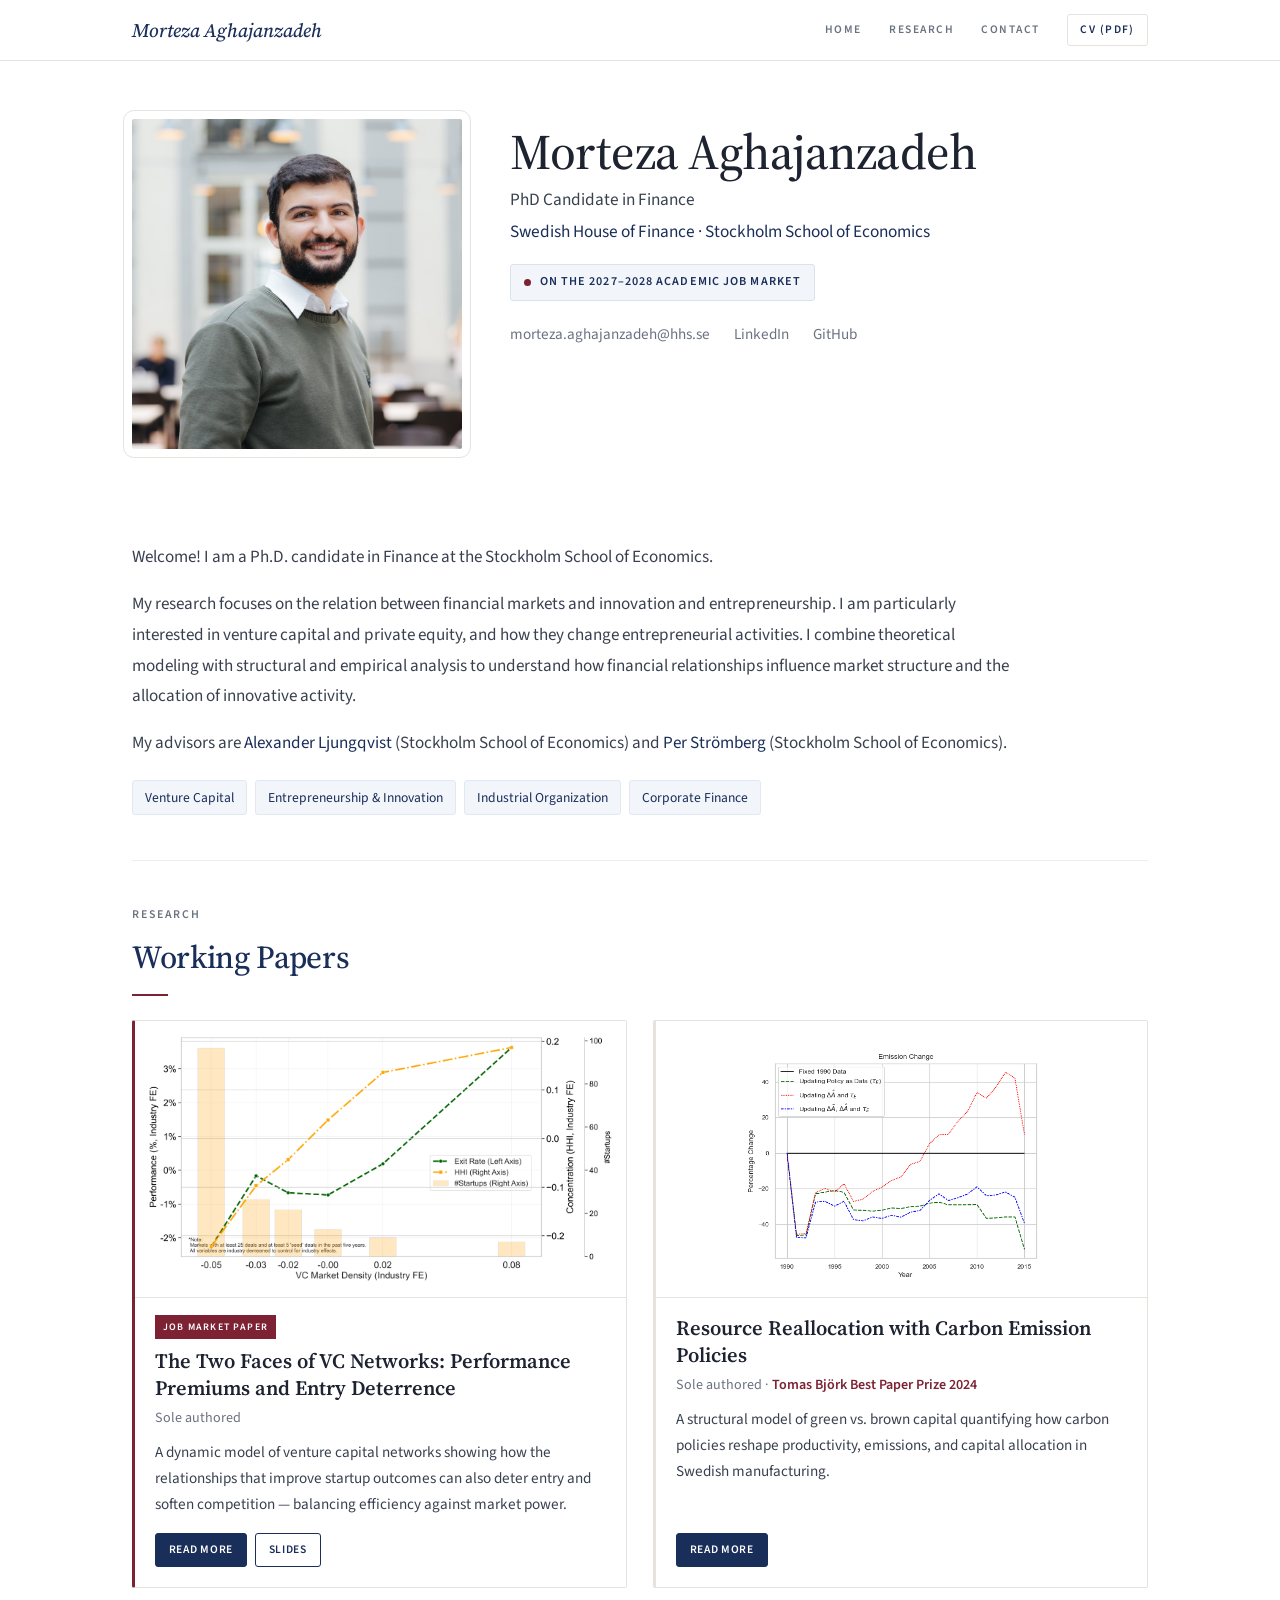
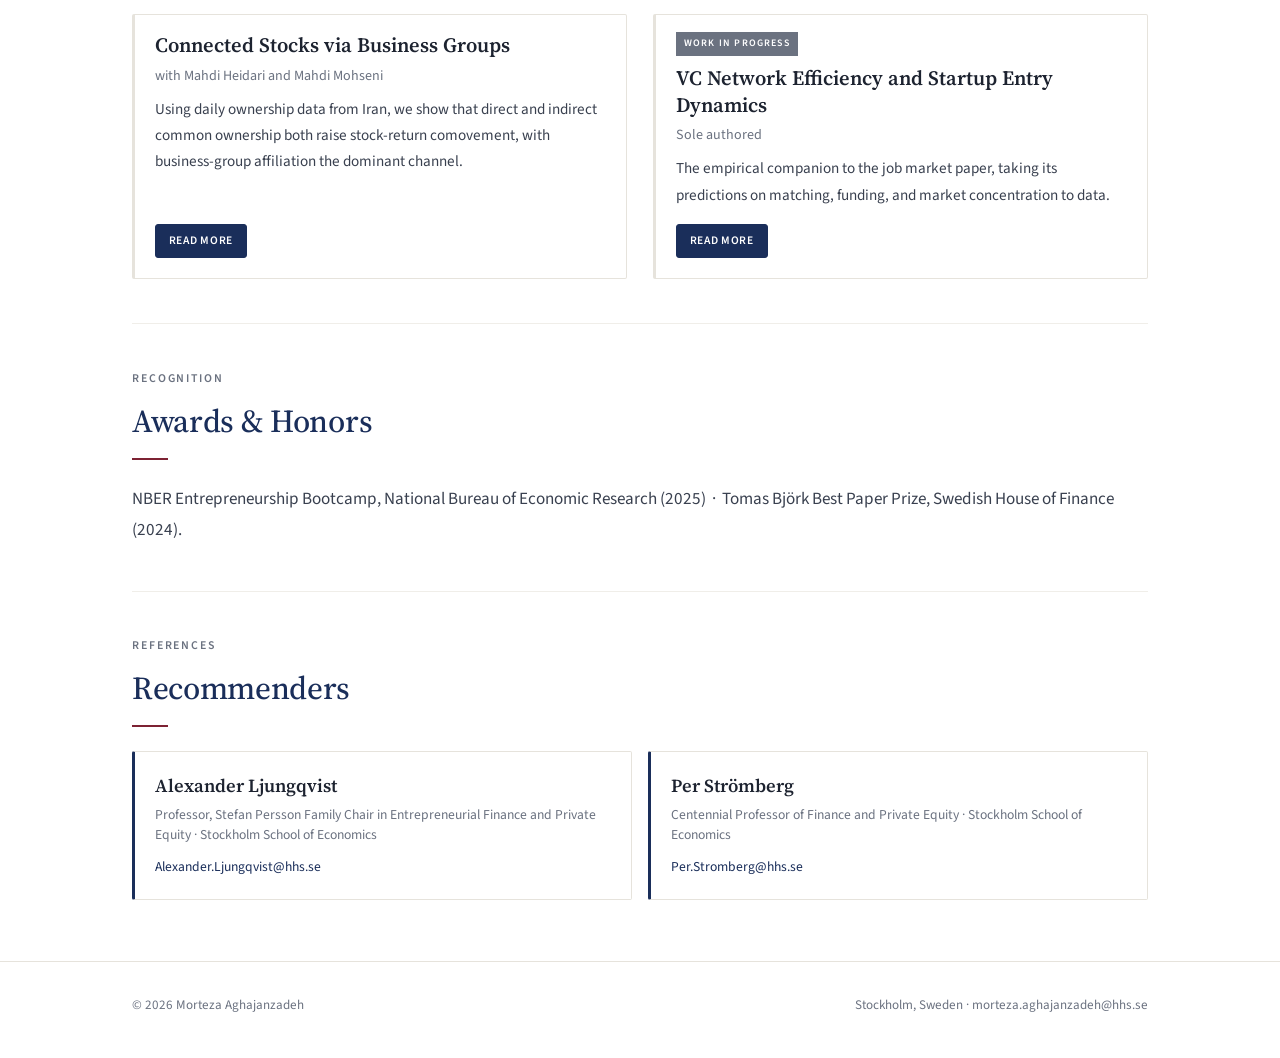
==== index.html @ 6def2066 "shift from hugo to static" ====
<!DOCTYPE html>
<html lang="en">
<head>
<meta charset="utf-8">
<meta name="viewport" content="width=device-width, initial-scale=1">
<title>Morteza Aghajanzadeh — Finance PhD Candidate, Stockholm School of Economics</title>
<meta name="description" content="PhD candidate in Finance at the Swedish House of Finance, Stockholm School of Economics. Research on venture capital networks, entrepreneurship, innovation, and competition.">
<link rel="preconnect" href="https://fonts.googleapis.com">
<link rel="preconnect" href="https://fonts.gstatic.com" crossorigin>
<link href="https://fonts.googleapis.com/css2?family=Source+Serif+4:ital,opsz,wght@0,8..60,300;0,8..60,400;0,8..60,500;0,8..60,600;1,8..60,400&family=Source+Sans+3:ital,wght@0,300;0,400;0,500;0,600;1,400&display=swap" rel="stylesheet">
<link rel="stylesheet" href="styles.css">
</head>
<body>

<nav class="nav">
  <div class="nav-inner">
    <a class="brand" href="index.html">Morteza Aghajanzadeh</a>
    <div class="nav-links">
      <a href="index.html">Home</a>
      <a href="#research">Research</a>
      <a href="mailto:morteza.aghajanzadeh@hhs.se">Contact</a>
      <a class="cv" href="files/Aghajanzadeh-CV.pdf" target="_blank" rel="noopener">CV (PDF)</a>
    </div>
  </div>
</nav>

<header class="wrap">
  <div class="hero">
    <div class="portrait">
      <img src="img/avatar.jpg" alt="Morteza Aghajanzadeh">
    </div>
    <div class="hero-body">
      <h1>Morteza Aghajanzadeh</h1>
      <p class="role">PhD Candidate in Finance</p>
      <p class="affil"><a href="https://www.hhs.se/en/Research/Departments/DF/">Swedish House of Finance · Stockholm School of Economics</a></p>
      <span class="jm-pill"><span class="dot"></span>On the 2027–2028 academic job market</span>
      <div class="contacts">
        <a href="mailto:morteza.aghajanzadeh@hhs.se">morteza.aghajanzadeh@hhs.se</a>
        <a href="https://www.linkedin.com/in/seyyed-morteza-aghajanzadeh">LinkedIn</a>
        <a href="https://github.com/mortezaaghajanzadeh">GitHub</a>
      </div>
    </div>
  </div>
</header>

<main class="wrap">

  <section id="about" style="border-top:none;">
    <div class="bio">
      <p>Welcome! I am a Ph.D. candidate in Finance at the Stockholm School of Economics.</p>
      <p>My research focuses on the relation between financial markets and innovation and entrepreneurship. I am particularly interested in venture capital and private equity, and how they change entrepreneurial activities. I combine theoretical modeling with structural and empirical analysis to understand how financial relationships influence market structure and the allocation of innovative activity.</p>
      <p>My advisors are <a href="https://www.hhs.se/en/persons/l/ljungqvist-alexander/">Alexander Ljungqvist</a> (Stockholm School of Economics) and <a href="https://www.hhs.se/en/persons/s/stromberg-per/">Per Strömberg</a> (Stockholm School of Economics).</p>
    </div>
    <div class="interests">
      <span class="tag">Venture Capital</span>
      <span class="tag">Entrepreneurship &amp; Innovation</span>
      <span class="tag">Industrial Organization</span>
      <span class="tag">Corporate Finance</span>
    </div>
  </section>

  <section id="research">
    <p class="eyebrow">Research</p>
    <h2 class="sec">Working Papers</h2>

    <div class="research-grid">

      <article class="card jmp">
        <img class="fig" src="img/jmp.png" alt="Venture capital network: exit rate, concentration, and startup entry">
        <div class="body">
          <span class="badge">Job Market Paper</span>
          <h3><a href="research/jmp.html">The Two Faces of VC Networks: Performance Premiums and Entry Deterrence</a></h3>
          <p class="authors">Sole authored</p>
          <p class="sum">A dynamic model of venture capital networks showing how the relationships that improve startup outcomes can also deter entry and soften competition — balancing efficiency against market power.</p>
          <div class="links">
            <a class="btn solid" href="research/jmp.html">Read more</a>
            <a class="btn" href="files/jmp-slides.pdf" target="_blank" rel="noopener">Slides</a>
          </div>
        </div>
      </article>

      <article class="card">
        <img class="fig" src="img/carbon.png" alt="Capital reallocation and emissions in Swedish manufacturing, 1990–2015">
        <div class="body">
          <h3><a href="research/reallocation-carbon.html">Resource Reallocation with Carbon Emission Policies</a></h3>
          <p class="authors">Sole authored · <span class="award">Tomas Björk Best Paper Prize 2024</span></p>
          <p class="sum">A structural model of green vs. brown capital quantifying how carbon policies reshape productivity, emissions, and capital allocation in Swedish manufacturing.</p>
          <div class="links">
            <a class="btn solid" href="research/reallocation-carbon.html">Read more</a>
          </div>
        </div>
      </article>

      <article class="card">
        <div class="body">
          <h3><a href="research/connected-stocks.html">Connected Stocks via Business Groups</a></h3>
          <p class="authors">with Mahdi Heidari and Mahdi Mohseni</p>
          <p class="sum">Using daily ownership data from Iran, we show that direct and indirect common ownership both raise stock-return comovement, with business-group affiliation the dominant channel.</p>
          <div class="links">
            <a class="btn solid" href="research/connected-stocks.html">Read more</a>
          </div>
        </div>
      </article>

      <article class="card">
        <div class="body">
          <span class="badge" style="background:var(--muted);">Work in Progress</span>
          <h3><a href="research/vc-network-efficiency.html">VC Network Efficiency and Startup Entry Dynamics</a></h3>
          <p class="authors">Sole authored</p>
          <p class="sum">The empirical companion to the job market paper, taking its predictions on matching, funding, and market concentration to data.</p>
          <div class="links">
            <a class="btn solid" href="research/vc-network-efficiency.html">Read more</a>
          </div>
        </div>
      </article>

    </div>
  </section>

  <section id="recognition">
    <p class="eyebrow">Recognition</p>
    <h2 class="sec">Awards &amp; Honors</h2>
    <div class="bio" style="max-width:none;">
      <p style="margin:0;">NBER Entrepreneurship Bootcamp, National Bureau of Economic Research (2025) &nbsp;·&nbsp; Tomas Björk Best Paper Prize, Swedish House of Finance (2024).</p>
    </div>
  </section>

  <section id="references">
    <p class="eyebrow">References</p>
    <h2 class="sec">Recommenders</h2>
    <div class="refs">
      <div class="ref">
        <p class="rn"><a href="https://www.hhs.se/en/persons/l/ljungqvist-alexander/">Alexander Ljungqvist</a></p>
        <p class="rt">Professor, Stefan Persson Family Chair in Entrepreneurial Finance and Private Equity · Stockholm School of Economics</p>
        <a class="email" href="mailto:Alexander.Ljungqvist@hhs.se">Alexander.Ljungqvist@hhs.se</a>
      </div>
      <div class="ref">
        <p class="rn"><a href="https://www.hhs.se/en/persons/s/stromberg-per/">Per Strömberg</a></p>
        <p class="rt">Centennial Professor of Finance and Private Equity · Stockholm School of Economics</p>
        <a class="email" href="mailto:Per.Stromberg@hhs.se">Per.Stromberg@hhs.se</a>
      </div>
    </div>
  </section>

</main>

<footer>
  <div class="wrap">
    <span>© 2026 Morteza Aghajanzadeh</span>
    <span>Stockholm, Sweden · morteza.aghajanzadeh@hhs.se</span>
  </div>
</footer>

</body>
</html>
---- styles.css ----
/* ============================================================
   Morteza Aghajanzadeh — personal website
   Hand-built static site. No framework, no build step.
   ============================================================ */

:root{
  --ink:#1d2330;
  --body:#39404f;
  --muted:#6b7280;
  --navy:#1a2e5a;
  --navy-soft:#33508c;
  --burgundy:#7d2233;
  --rule:#e6e3dc;
  --rule-soft:#f0eee9;
  --bg:#ffffff;
  --tint:#f7f6f2;
  --tint-navy:#f2f5fa;
  --serif:"Source Serif 4",Georgia,"Times New Roman",serif;
  --sans:"Source Sans 3",system-ui,-apple-system,sans-serif;
}
*{box-sizing:border-box;}
html{scroll-behavior:smooth;}
body{
  margin:0;
  font-family:var(--sans);
  color:var(--body);
  background:var(--bg);
  font-size:17px;
  line-height:1.72;
  -webkit-font-smoothing:antialiased;
  text-rendering:optimizeLegibility;
}
a{color:var(--navy);text-decoration:none;border-bottom:1px solid transparent;transition:border-color .15s ease,color .15s ease;}
a:hover{color:var(--burgundy);border-bottom-color:var(--burgundy);}

/* NAV */
.nav{
  position:sticky;top:0;z-index:20;
  background:rgba(255,255,255,.93);
  backdrop-filter:blur(8px);-webkit-backdrop-filter:blur(8px);
  border-bottom:1px solid var(--rule);
}
.nav-inner{
  max-width:1080px;margin:0 auto;padding:.85rem 2rem;
  display:flex;align-items:center;justify-content:space-between;gap:1rem;
}
.brand{font-family:var(--serif);font-style:italic;font-size:1.2rem;color:var(--navy);font-weight:500;border:none;}
.brand:hover{color:var(--navy);}
.nav-links{display:flex;gap:1.7rem;align-items:center;}
.nav-links a{
  font-size:.72rem;letter-spacing:.13em;text-transform:uppercase;
  color:var(--muted);border:none;font-weight:600;
}
.nav-links a:hover{color:var(--navy);}
.nav-links a.cv{color:var(--navy);border:1px solid var(--rule);padding:.32rem .75rem;border-radius:3px;}
.nav-links a.cv:hover{background:var(--navy);color:#fff;border-color:var(--navy);}

.wrap{max-width:1080px;margin:0 auto;padding:0 2rem;}

/* HERO */
.hero{display:flex;gap:3rem;align-items:flex-start;padding:3.6rem 0 2.4rem;}
.portrait{flex-shrink:0;}
.portrait img{
  width:330px;height:330px;object-fit:cover;border-radius:2px;
  outline:1px solid var(--rule);outline-offset:8px;
}
.hero-body{padding-top:.5rem;}
.hero h1{
  font-family:var(--serif);font-weight:500;font-size:3.1rem;line-height:1.04;
  color:var(--ink);margin:0 0 .4rem;letter-spacing:-.01em;
}
.hero .role{font-size:1.08rem;color:var(--body);margin:0 0 .15rem;}
.hero .affil{font-size:1.08rem;margin:0 0 1.1rem;}
.jm-pill{
  display:inline-flex;align-items:center;gap:.55rem;
  background:var(--tint-navy);color:var(--navy);
  border:1px solid #d8e2f0;border-radius:3px;
  font-size:.76rem;letter-spacing:.09em;text-transform:uppercase;font-weight:600;
  padding:.42rem .8rem;margin-bottom:1.3rem;
}
.jm-pill .dot{width:7px;height:7px;border-radius:50%;background:var(--burgundy);}
.contacts{display:flex;flex-wrap:wrap;gap:.5rem 1.5rem;font-size:.95rem;}
.contacts a{color:var(--muted);border:none;}
.contacts a:hover{color:var(--navy);}

/* SECTIONS */
section{padding:2.8rem 0;border-top:1px solid var(--rule-soft);}
.eyebrow{
  font-size:.74rem;letter-spacing:.16em;text-transform:uppercase;
  color:var(--muted);font-weight:600;margin:0 0 .25rem;
}
h2.sec{
  font-family:var(--serif);font-weight:500;font-size:2rem;color:var(--navy);
  margin:0 0 .25rem;letter-spacing:-.01em;
}
h2.sec::after{content:'';display:block;width:2.25rem;height:2px;background:var(--burgundy);margin:.6rem 0 1.5rem;}
.bio{font-size:1.07rem;line-height:1.8;max-width:52em;}
.bio p{margin:0 0 1rem;}
.interests{display:flex;flex-wrap:wrap;gap:.5rem;margin-top:1.3rem;}
.tag{
  font-size:.85rem;color:var(--navy);background:var(--tint-navy);
  border:1px solid #e1e8f2;border-radius:3px;padding:.3rem .75rem;
}

/* RESEARCH — 2-column grid */
.research-grid{display:grid;grid-template-columns:1fr 1fr;gap:1.6rem;margin-top:.5rem;}
.card{
  display:flex;flex-direction:column;
  background:var(--bg);border:1px solid var(--rule);
  border-left:3px solid var(--rule);border-radius:2px;overflow:hidden;
  transition:border-left-color .2s ease,transform .2s ease;
}
.card:hover{border-left-color:var(--burgundy);transform:translateY(-2px);}
.card.jmp{border-left-color:var(--burgundy);}
.card .fig{width:100%;aspect-ratio:16/9;object-fit:contain;background:#fff;padding:.7rem;border-bottom:1px solid var(--rule);}
.card .body{padding:1.1rem 1.25rem 1.25rem;display:flex;flex-direction:column;flex:1;}
.badge{
  display:inline-block;width:fit-content;background:var(--burgundy);color:#fff;
  font-size:.62rem;font-weight:600;letter-spacing:.12em;text-transform:uppercase;
  padding:.2rem .5rem;margin-bottom:.6rem;
}
.card h3{font-family:var(--serif);font-weight:600;font-size:1.28rem;line-height:1.3;margin:0 0 .3rem;}
.card h3 a{color:var(--ink);border:none;}
.card h3 a:hover{color:var(--burgundy);}
.card .authors{font-size:.88rem;color:var(--muted);margin:0 0 .5rem;}
.card .authors .award{color:var(--burgundy);font-weight:600;}
.card p.sum{font-size:.95rem;color:var(--body);margin:0 0 1rem;}
.card .links{display:flex;flex-wrap:wrap;gap:.5rem;margin-top:auto;}
.btn{
  font-size:.72rem;letter-spacing:.06em;text-transform:uppercase;font-weight:600;
  padding:.38rem .8rem;border:1px solid var(--navy);border-radius:3px;
  color:var(--navy);background:transparent;
}
.btn:hover{background:var(--navy);color:#fff;}
.btn.solid{background:var(--navy);color:#fff;}
.btn.solid:hover{background:var(--navy-soft);border-color:var(--navy-soft);}

/* REFERENCES */
.refs{display:grid;grid-template-columns:1fr 1fr;gap:1rem;}
.ref{background:var(--bg);border:1px solid var(--rule);border-left:3px solid var(--navy);border-radius:2px;padding:1.1rem 1.25rem;}
.ref .rn{font-family:var(--serif);font-weight:600;font-size:1.15rem;margin:0 0 .2rem;}
.ref .rn a{color:var(--ink);border:none;}
.ref .rn a:hover{color:var(--burgundy);}
.ref .rt{font-size:.85rem;color:var(--muted);line-height:1.45;margin:0 0 .5rem;}
.ref a.email{font-size:.85rem;color:var(--navy);border:none;}

footer{border-top:1px solid var(--rule);padding:2rem 0 2.6rem;margin-top:1rem;}
footer .wrap{display:flex;justify-content:space-between;flex-wrap:wrap;gap:.6rem;font-size:.82rem;color:var(--muted);}

/* PROJECT PAGES */
.back{font-size:.78rem;letter-spacing:.08em;text-transform:uppercase;font-weight:600;color:var(--muted);border:none;display:inline-block;margin:2.4rem 0 1.4rem;}
.back:hover{color:var(--navy);}
.paper-head h1{font-family:var(--serif);font-weight:600;font-size:2.3rem;line-height:1.18;color:var(--ink);margin:0 0 .5rem;letter-spacing:-.01em;}
.paper-head .meta{font-size:.98rem;color:var(--muted);margin:0 0 .3rem;}
.paper-head .award{color:var(--burgundy);font-weight:600;font-size:.95rem;}
.paper-fig{width:100%;max-width:760px;border:1px solid var(--rule);border-radius:2px;background:#fff;padding:1rem;margin:1.6rem 0;}
.paper-fig figcaption{font-size:.82rem;color:var(--muted);font-style:italic;margin-top:.6rem;text-align:center;}
.paper-body h2{font-family:var(--serif);font-weight:600;font-size:1.4rem;color:var(--navy);margin:1.8rem 0 .6rem;}
.paper-body p{font-size:1.05rem;line-height:1.8;margin:0 0 1rem;text-align:justify;}
.paper-links{display:flex;flex-wrap:wrap;gap:.6rem;margin:1.6rem 0 1rem;}

/* RESPONSIVE */
@media(max-width:820px){
  .research-grid{grid-template-columns:1fr;}
  .refs{grid-template-columns:1fr;}
}
@media(max-width:680px){
  body{font-size:16px;}
  .hero{flex-direction:column;gap:1.5rem;padding-top:2.4rem;}
  .hero h1{font-size:2.3rem;}
  .portrait img{width:170px;height:170px;}
  .wrap,.nav-inner{padding-left:1.25rem;padding-right:1.25rem;}
  .nav-links{gap:1rem;}
  .nav-links a:not(.cv){display:none;}
  .paper-head h1{font-size:1.7rem;}
}
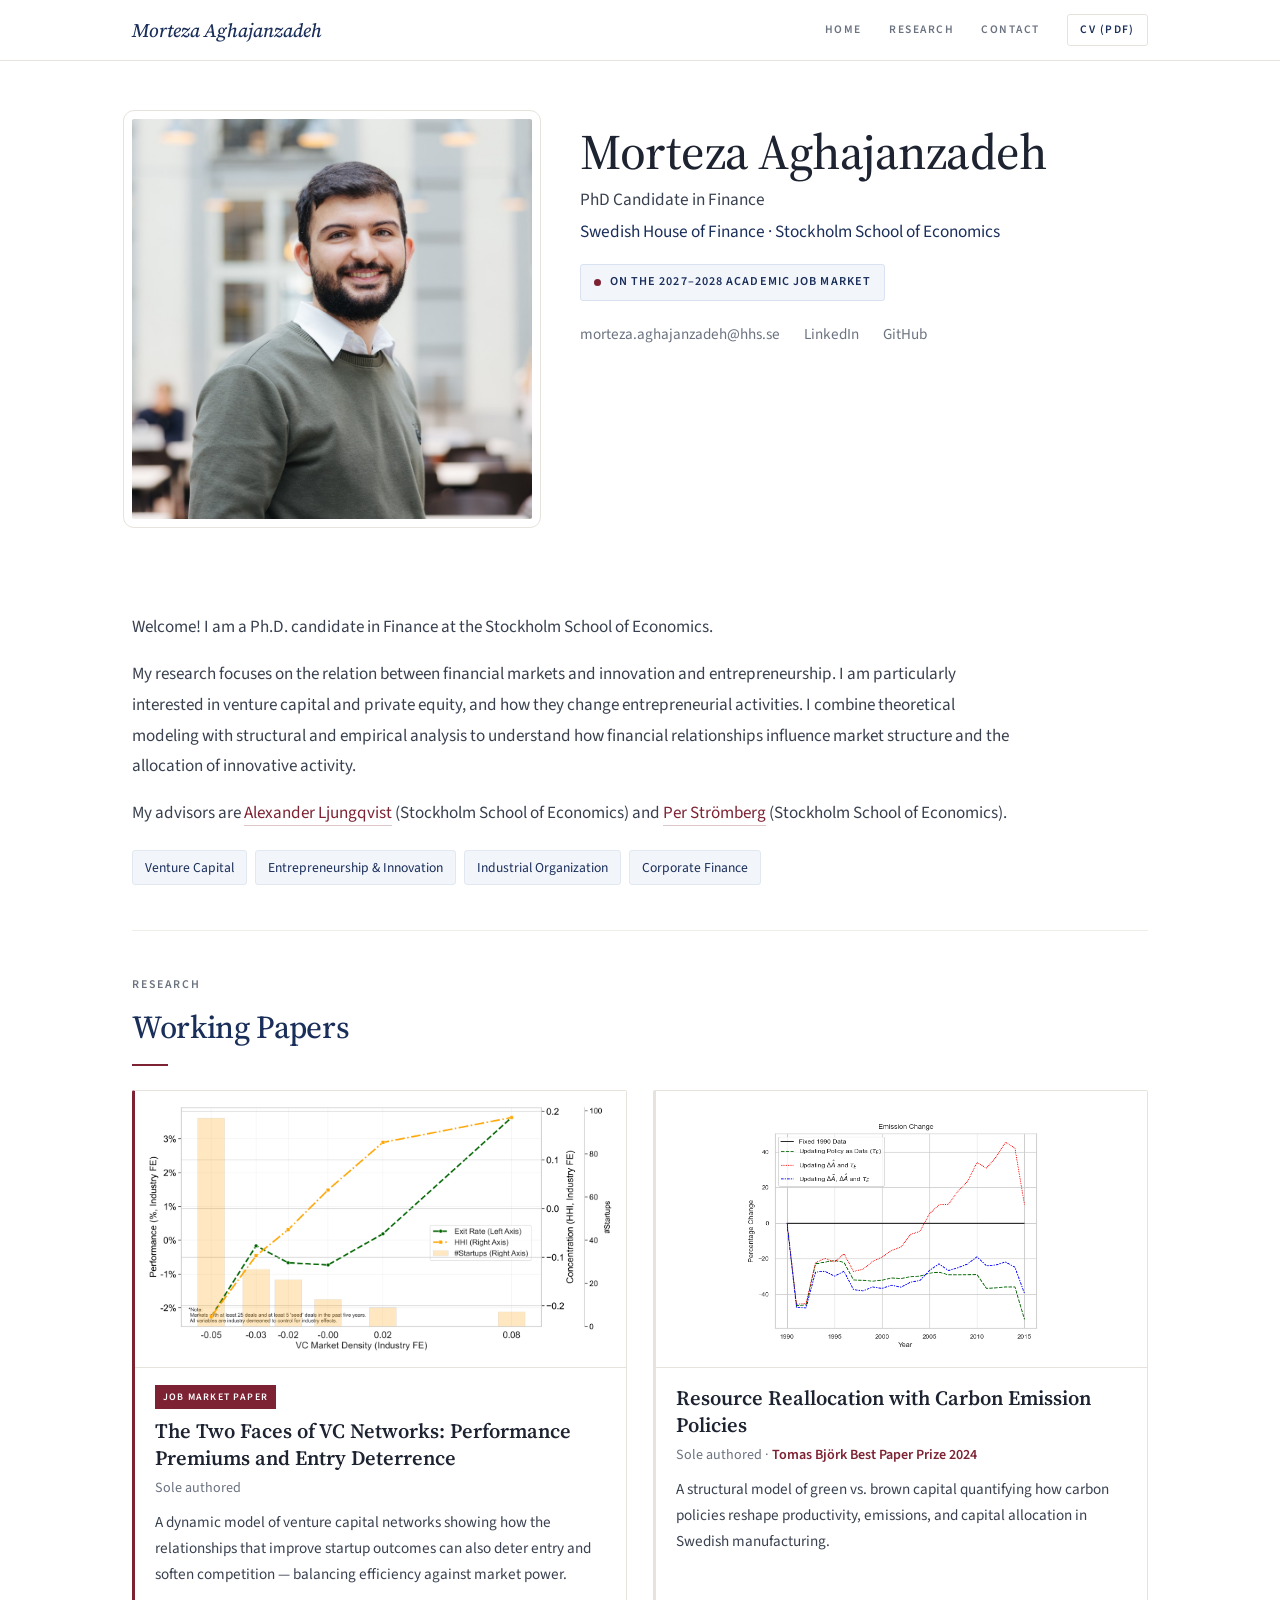
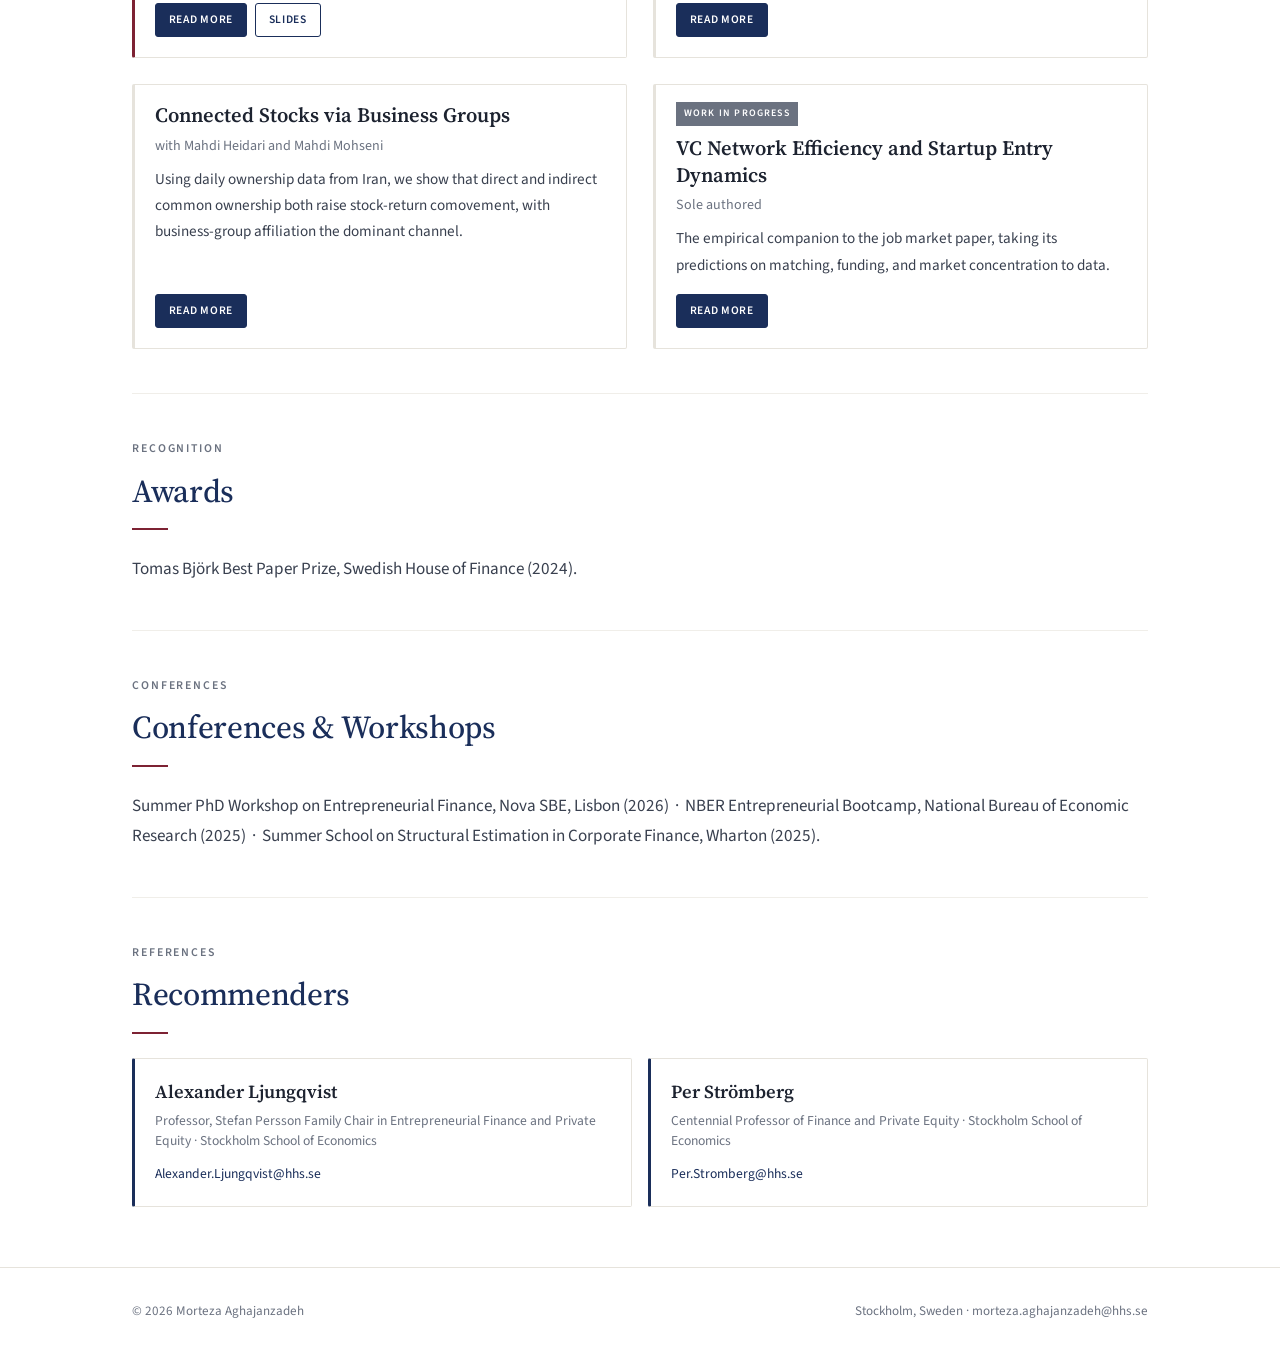
==== commit b96e4319: "update info" ====
--- a/index.html
+++ b/index.html
@@ -8,6 +8,9 @@
 <link rel="preconnect" href="https://fonts.googleapis.com">
 <link rel="preconnect" href="https://fonts.gstatic.com" crossorigin>
 <link href="https://fonts.googleapis.com/css2?family=Source+Serif+4:ital,opsz,wght@0,8..60,300;0,8..60,400;0,8..60,500;0,8..60,600;1,8..60,400&family=Source+Sans+3:ital,wght@0,300;0,400;0,500;0,600;1,400&display=swap" rel="stylesheet">
+<link rel="icon" href="favicon.ico" sizes="any">
+<link rel="icon" type="image/png" sizes="32x32" href="img/favicon-32.png">
+<link rel="apple-touch-icon" sizes="180x180" href="img/apple-touch-icon.png">
 <link rel="stylesheet" href="styles.css">
 </head>
 <body>
@@ -119,9 +122,17 @@
 
   <section id="recognition">
     <p class="eyebrow">Recognition</p>
-    <h2 class="sec">Awards &amp; Honors</h2>
+    <h2 class="sec">Awards</h2>
     <div class="bio" style="max-width:none;">
-      <p style="margin:0;">NBER Entrepreneurship Bootcamp, National Bureau of Economic Research (2025) &nbsp;·&nbsp; Tomas Björk Best Paper Prize, Swedish House of Finance (2024).</p>
+      <p style="margin:0;">Tomas Björk Best Paper Prize, Swedish House of Finance (2024).</p>
+    </div>
+  </section>
+
+  <section id="conferences">
+    <p class="eyebrow">Conferences</p>
+    <h2 class="sec">Conferences &amp; Workshops</h2>
+    <div class="bio" style="max-width:none;">
+      <p style="margin:0;">Summer PhD Workshop on Entrepreneurial Finance, Nova SBE, Lisbon (2026) &nbsp;·&nbsp; NBER Entrepreneurial Bootcamp, National Bureau of Economic Research (2025) &nbsp;·&nbsp; Summer School on Structural Estimation in Corporate Finance, Wharton (2025).</p>
     </div>
   </section>
 
--- a/styles.css
+++ b/styles.css
@@ -61,7 +61,7 @@
 .hero{display:flex;gap:3rem;align-items:flex-start;padding:3.6rem 0 2.4rem;}
 .portrait{flex-shrink:0;}
 .portrait img{
-  width:330px;height:330px;object-fit:cover;border-radius:2px;
+  width:400px;height:400px;object-fit:cover;border-radius:2px;
   outline:1px solid var(--rule);outline-offset:8px;
 }
 .hero-body{padding-top:.5rem;}
@@ -96,6 +96,8 @@
 h2.sec::after{content:'';display:block;width:2.25rem;height:2px;background:var(--burgundy);margin:.6rem 0 1.5rem;}
 .bio{font-size:1.07rem;line-height:1.8;max-width:52em;}
 .bio p{margin:0 0 1rem;}
+.bio a{color:var(--burgundy);border-bottom-color:rgba(125,34,51,.25);}
+.bio a:hover{color:var(--navy);border-bottom-color:var(--navy);}
 .interests{display:flex;flex-wrap:wrap;gap:.5rem;margin-top:1.3rem;}
 .tag{
   font-size:.85rem;color:var(--navy);background:var(--tint-navy);
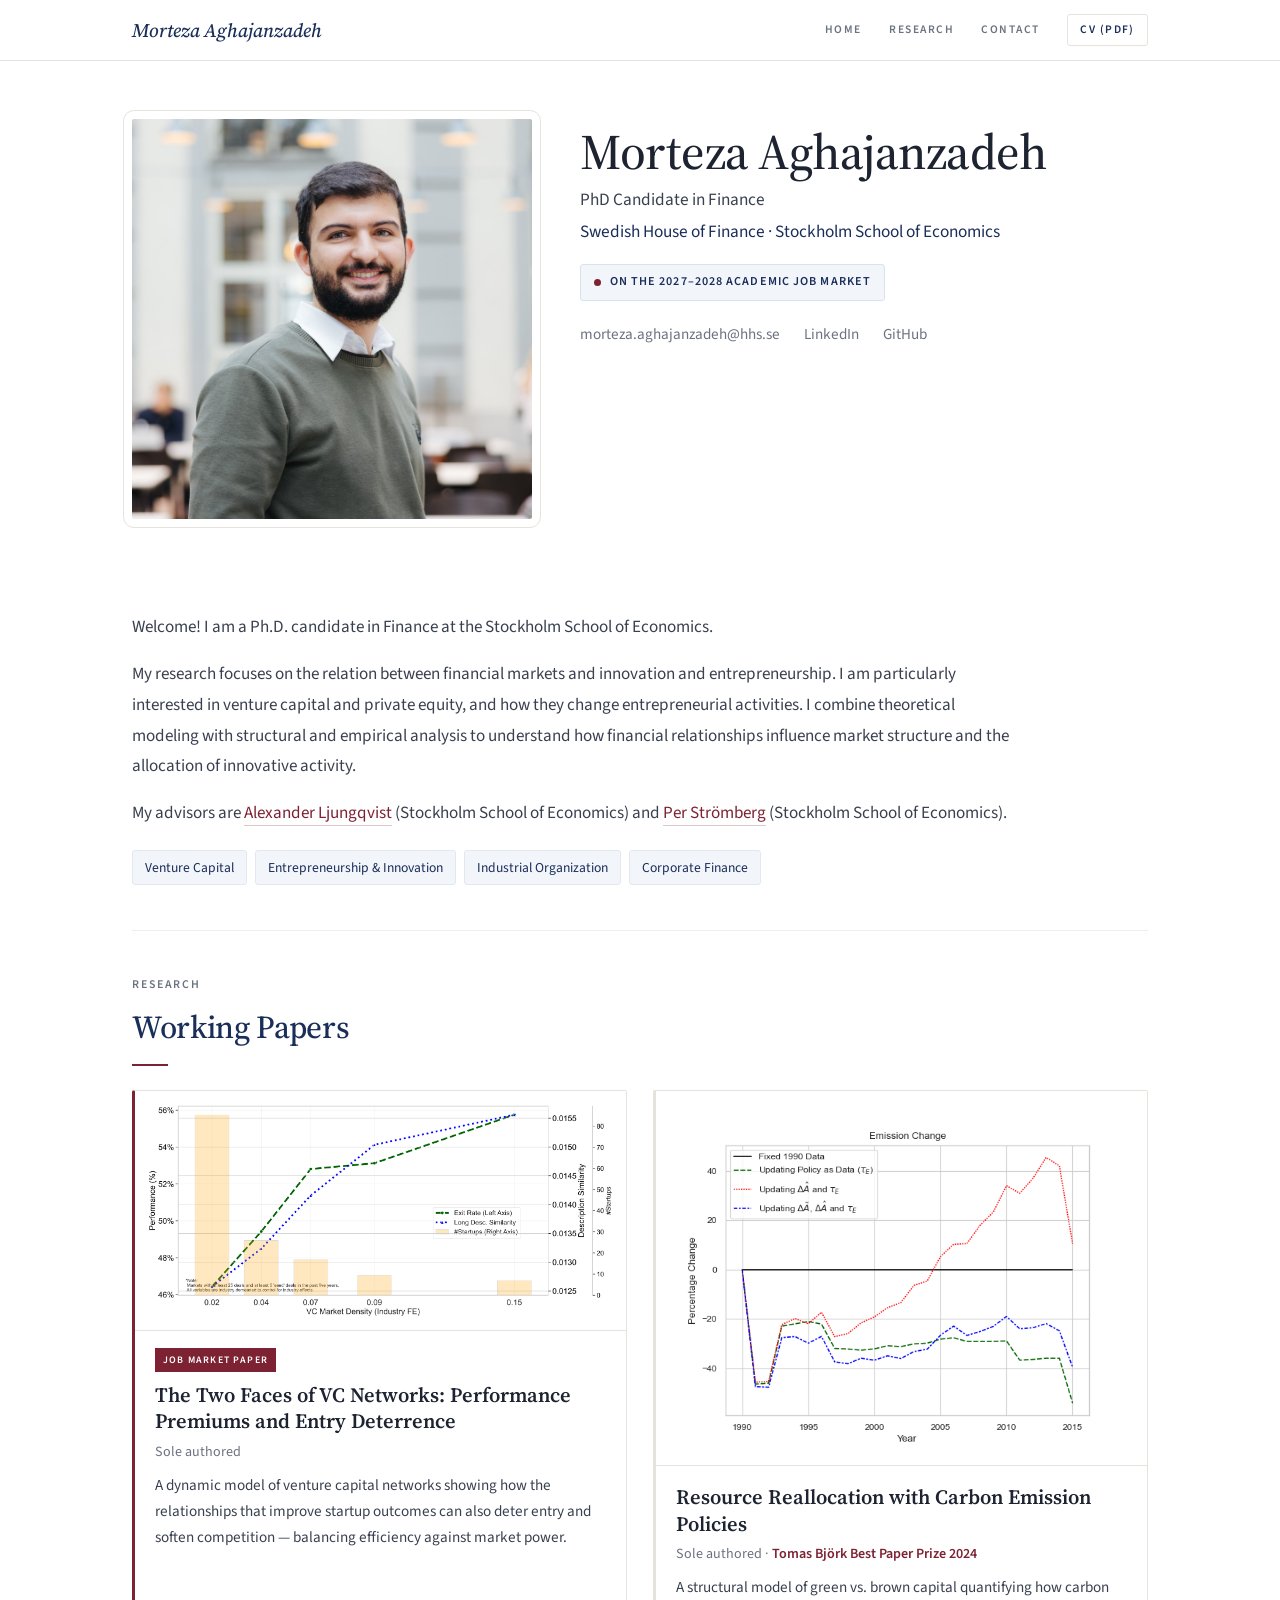
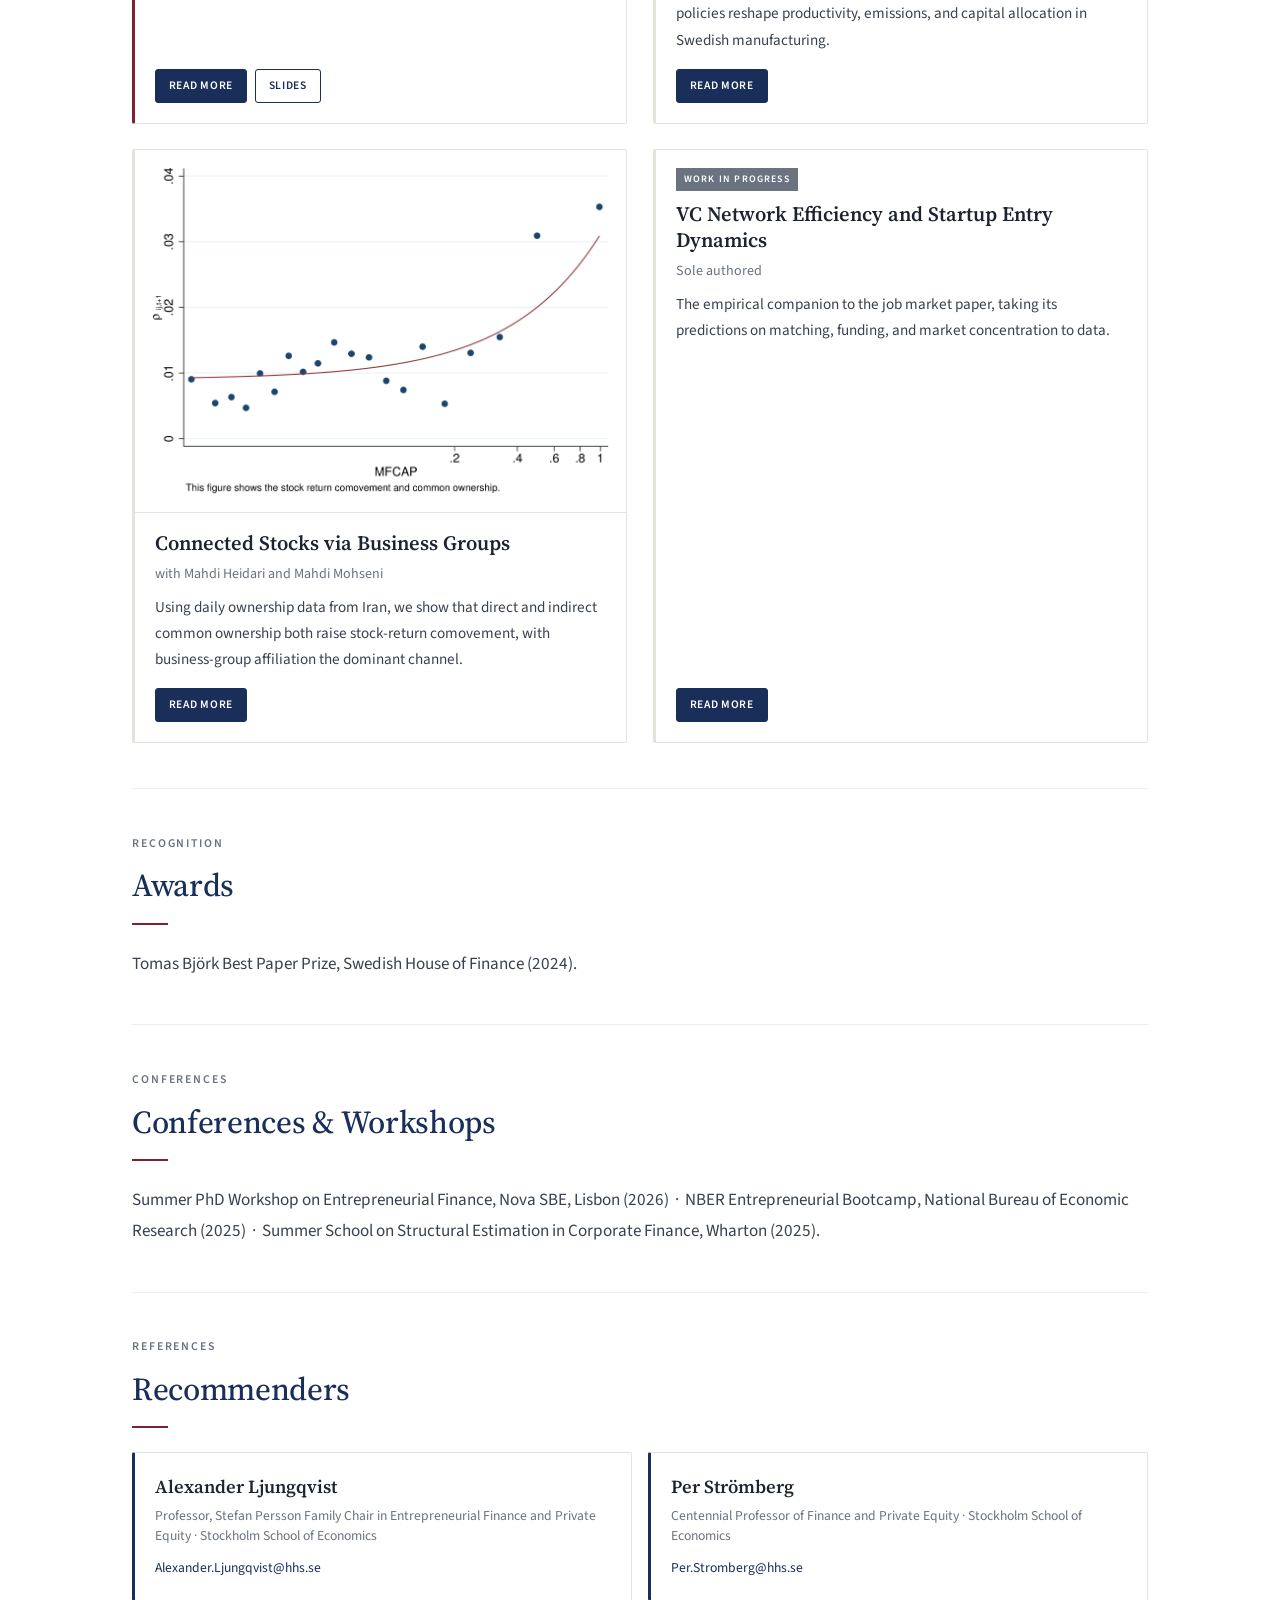
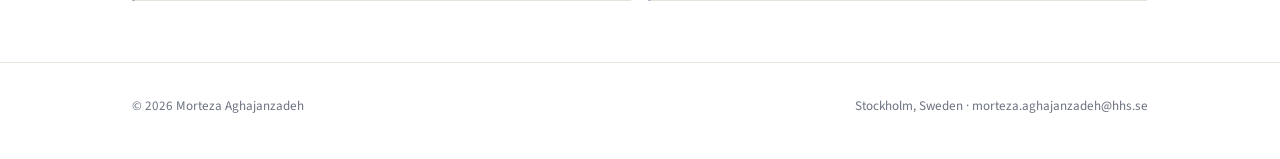
==== commit 70109931: "update" ====
--- a/index.html
+++ b/index.html
@@ -69,7 +69,7 @@
     <div class="research-grid">
 
       <article class="card jmp">
-        <img class="fig" src="img/jmp.png" alt="Venture capital network: exit rate, concentration, and startup entry">
+        <img class="fig" src="img/jmp.png" alt="Exit rate, startup description similarity, and entry across VC market density">
         <div class="body">
           <span class="badge">Job Market Paper</span>
           <h3><a href="research/jmp.html">The Two Faces of VC Networks: Performance Premiums and Entry Deterrence</a></h3>
@@ -95,6 +95,7 @@
       </article>
 
       <article class="card">
+        <img class="fig" src="img/connected-stocks.png" alt="Stock-return comovement rising with common ownership (MFCAP)">
         <div class="body">
           <h3><a href="research/connected-stocks.html">Connected Stocks via Business Groups</a></h3>
           <p class="authors">with Mahdi Heidari and Mahdi Mohseni</p>
--- a/styles.css
+++ b/styles.css
@@ -114,7 +114,7 @@
 }
 .card:hover{border-left-color:var(--burgundy);transform:translateY(-2px);}
 .card.jmp{border-left-color:var(--burgundy);}
-.card .fig{width:100%;aspect-ratio:16/9;object-fit:contain;background:#fff;padding:.7rem;border-bottom:1px solid var(--rule);}
+.card .fig{display:block;width:100%;height:auto;background:#fff;padding:.7rem;border-bottom:1px solid var(--rule);}
 .card .body{padding:1.1rem 1.25rem 1.25rem;display:flex;flex-direction:column;flex:1;}
 .badge{
   display:inline-block;width:fit-content;background:var(--burgundy);color:#fff;
